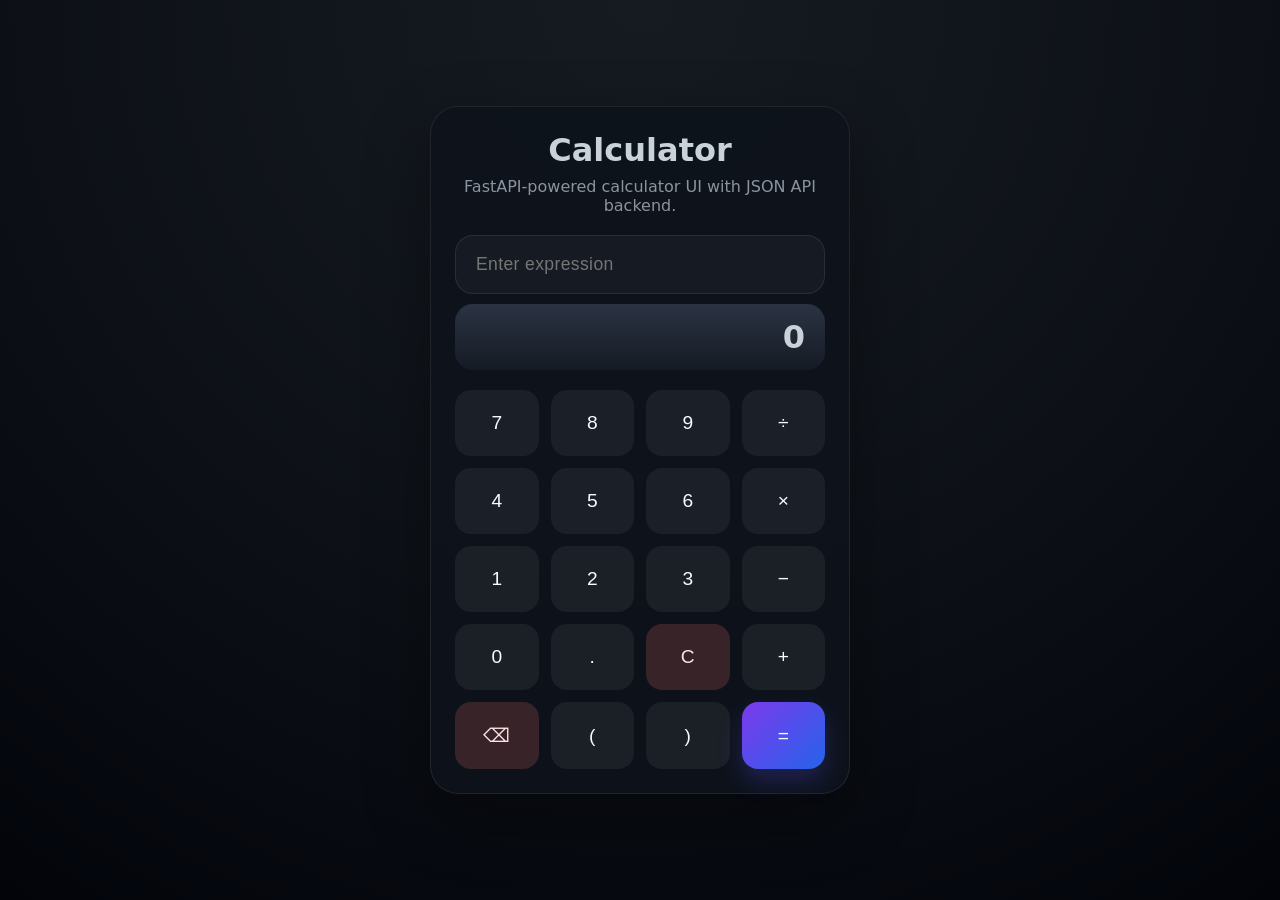
==== static/index.html @ ceb748a9 "Calculator app" ====
<!DOCTYPE html>
<html lang="en">
<head>
  <meta charset="UTF-8" />
  <meta name="viewport" content="width=device-width, initial-scale=1.0" />
  <title>FastAPI Calculator</title>
  <link rel="stylesheet" href="/static/css/style.css" />
</head>
<body>
  <main class="calculator-app">
    <header>
      <h1>Calculator</h1>
      <p>FastAPI-powered calculator UI with JSON API backend.</p>
    </header>

    <section class="display-panel">
      <input id="expression" type="text" placeholder="Enter expression" readonly />
      <div id="result" class="result">0</div>
    </section>

    <section class="button-grid" aria-label="Calculator keypad">
      <button data-value="7">7</button>
      <button data-value="8">8</button>
      <button data-value="9">9</button>
      <button data-value="/">÷</button>

      <button data-value="4">4</button>
      <button data-value="5">5</button>
      <button data-value="6">6</button>
      <button data-value="*">×</button>

      <button data-value="1">1</button>
      <button data-value="2">2</button>
      <button data-value="3">3</button>
      <button data-value="-">−</button>

      <button data-value="0">0</button>
      <button data-value=".">.</button>
      <button id="clear">C</button>
      <button data-value="+">+</button>

      <button id="backspace">⌫</button>
      <button data-value="(">(</button>
      <button data-value=")">)</button>
      <button id="equals">=</button>
    </section>
  </main>
  <script src="/static/js/app.js"></script>
</body>
</html>
---- static/css/style.css ----
:root {
  color-scheme: dark;
  font-family: Inter, system-ui, sans-serif;
  background: #0d1117;
  color: #c9d1d9;
}

* {
  box-sizing: border-box;
}

body {
  margin: 0;
  min-height: 100vh;
  display: grid;
  place-items: center;
  padding: 24px;
  background: radial-gradient(circle at top, #161b22 0%, #0d1117 55%, #02040a 100%);
}

.calculator-app {
  width: min(420px, 100%);
  border: 1px solid rgba(255, 255, 255, 0.08);
  border-radius: 28px;
  padding: 24px;
  background: rgba(14, 19, 28, 0.96);
  box-shadow: 0 24px 64px rgba(0, 0, 0, 0.35);
}

header {
  text-align: center;
  margin-bottom: 20px;
}

header h1 {
  margin: 0;
  font-size: 2rem;
}

header p {
  margin: 8px auto 0;
  color: #8b949e;
  max-width: 30rem;
}

.display-panel {
  display: grid;
  gap: 10px;
  margin-bottom: 20px;
}

#expression {
  width: 100%;
  padding: 18px 20px;
  background: rgba(255, 255, 255, 0.04);
  border: 1px solid rgba(148, 163, 184, 0.14);
  border-radius: 18px;
  color: #f0f6fc;
  font-size: 1.1rem;
  letter-spacing: 0.02em;
}

#result {
  min-height: 60px;
  display: grid;
  place-items: center end;
  padding: 14px 20px;
  border-radius: 18px;
  background: linear-gradient(180deg, rgba(48, 57, 74, 0.86), rgba(22, 27, 37, 0.95));
  font-size: 2rem;
  font-weight: 700;
  color: #c9d1d9;
}

.button-grid {
  display: grid;
  grid-template-columns: repeat(4, minmax(0, 1fr));
  gap: 12px;
}

.button-grid button {
  border: none;
  padding: 22px 0;
  border-radius: 16px;
  font-size: 1.2rem;
  cursor: pointer;
  color: #f8fafc;
  background: rgba(255, 255, 255, 0.06);
  transition: transform 0.15s ease, background 0.15s ease;
}

.button-grid button:hover {
  background: rgba(255, 255, 255, 0.11);
  transform: translateY(-1px);
}

.button-grid button:active {
  transform: translateY(0px);
}

#equals {
  grid-column: span 1;
  background: linear-gradient(135deg, #7c3aed, #2563eb);
  box-shadow: 0 12px 24px rgba(92, 85, 255, 0.24);
}

#clear,
#backspace {
  background: rgba(248, 113, 113, 0.18);
  color: #fee2e2;
}

@media (max-width: 460px) {
  body {
    padding: 16px;
  }

  .calculator-app {
    padding: 18px;
  }

  .button-grid button {
    padding: 20px 0;
  }
}
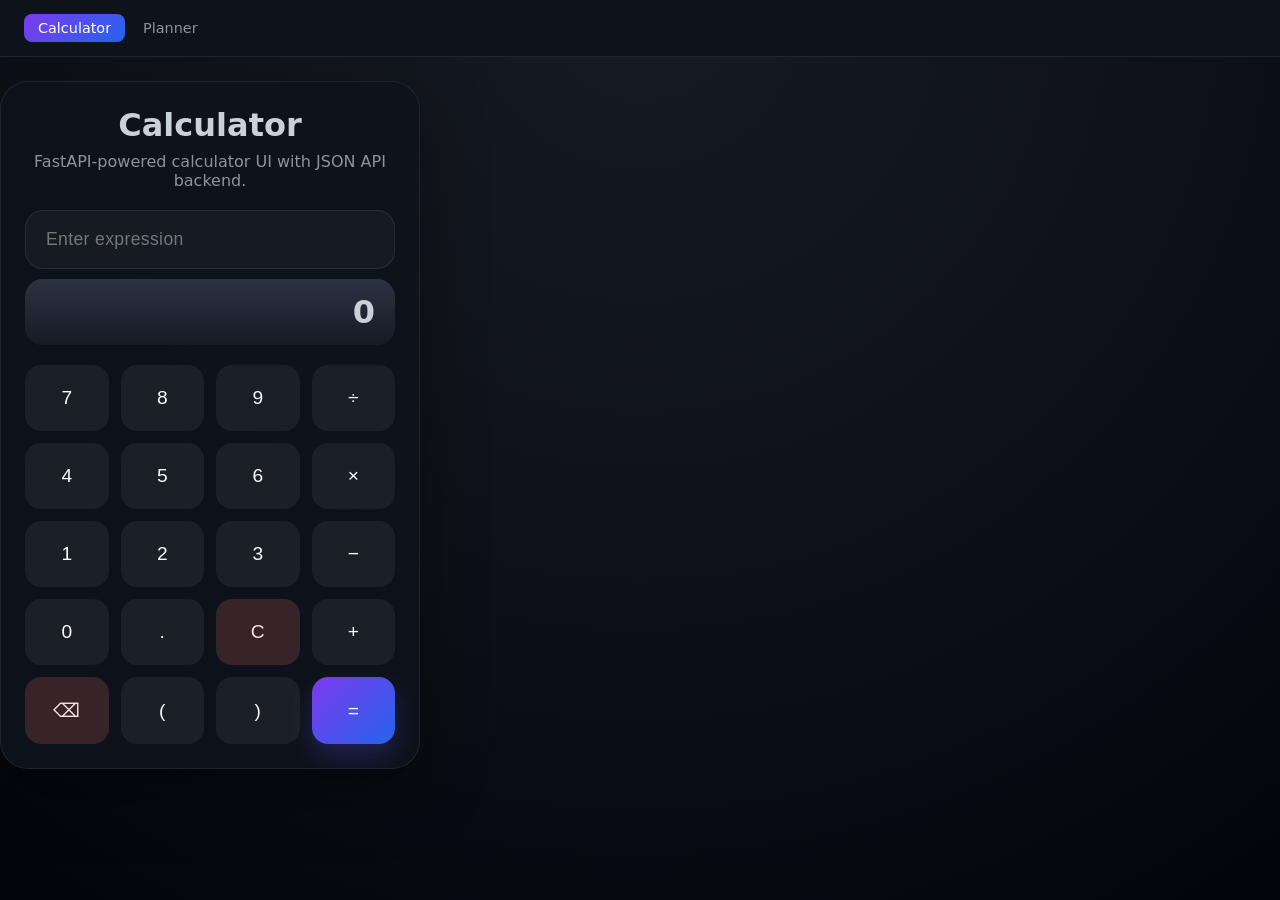
==== commit 551a0517: "Add availability timetable planner web app New page at /planner with three data tabs (Locations, Tas" ====
--- a/static/index.html
+++ b/static/index.html
@@ -5,9 +5,14 @@
   <meta name="viewport" content="width=device-width, initial-scale=1.0" />
   <title>FastAPI Calculator</title>
   <link rel="stylesheet" href="/static/css/style.css" />
+  <link rel="stylesheet" href="/static/css/planner.css" />
 </head>
 <body>
-  <main class="calculator-app">
+  <nav class="planner-nav" style="font-family:Inter,system-ui,sans-serif">
+    <a href="/" class="active">Calculator</a>
+    <a href="/planner">Planner</a>
+  </nav>
+  <main class="calculator-app" style="margin-top:24px">
     <header>
       <h1>Calculator</h1>
       <p>FastAPI-powered calculator UI with JSON API backend.</p>
--- a/static/css/planner.css
+++ b/static/css/planner.css
@@ -0,0 +1,432 @@
+/* ── Layout ────────────────────────────────────────────────────────────── */
+
+body {
+  display: block;
+  padding: 0;
+}
+
+.planner-nav {
+  display: flex;
+  gap: 4px;
+  padding: 14px 24px;
+  background: rgba(14, 19, 28, 0.96);
+  border-bottom: 1px solid rgba(255, 255, 255, 0.08);
+  position: sticky;
+  top: 0;
+  z-index: 10;
+}
+
+.planner-nav a {
+  color: #8b949e;
+  text-decoration: none;
+  font-size: 0.9rem;
+  font-weight: 500;
+  padding: 6px 14px;
+  border-radius: 8px;
+  transition: background 0.15s, color 0.15s;
+}
+
+.planner-nav a:hover {
+  background: rgba(255, 255, 255, 0.07);
+  color: #c9d1d9;
+}
+
+.planner-nav a.active {
+  background: linear-gradient(135deg, #7c3aed, #2563eb);
+  color: #fff;
+}
+
+.planner-app {
+  max-width: 960px;
+  margin: 0 auto;
+  padding: 24px;
+}
+
+/* ── Tab bar ───────────────────────────────────────────────────────────── */
+
+.tab-bar {
+  display: flex;
+  gap: 4px;
+  margin-bottom: 24px;
+  border-bottom: 1px solid rgba(255, 255, 255, 0.08);
+  padding-bottom: 0;
+  flex-wrap: wrap;
+}
+
+.tab-bar button {
+  background: none;
+  border: none;
+  border-bottom: 2px solid transparent;
+  color: #8b949e;
+  font-size: 0.95rem;
+  font-weight: 500;
+  padding: 10px 18px;
+  cursor: pointer;
+  transition: color 0.15s, border-color 0.15s;
+  margin-bottom: -1px;
+}
+
+.tab-bar button:hover {
+  color: #c9d1d9;
+}
+
+.tab-bar button.active {
+  color: #f0f6fc;
+  border-bottom-color: #7c3aed;
+}
+
+.tab-panel {
+  display: none;
+}
+
+.tab-panel.active {
+  display: block;
+}
+
+/* ── Add form ──────────────────────────────────────────────────────────── */
+
+.add-form {
+  display: flex;
+  flex-wrap: wrap;
+  gap: 10px;
+  align-items: flex-end;
+  margin-bottom: 24px;
+  padding: 16px;
+  background: rgba(255, 255, 255, 0.03);
+  border: 1px solid rgba(255, 255, 255, 0.07);
+  border-radius: 14px;
+}
+
+.add-form .field {
+  display: flex;
+  flex-direction: column;
+  gap: 4px;
+  flex: 1;
+  min-width: 120px;
+}
+
+.add-form label {
+  font-size: 0.75rem;
+  color: #8b949e;
+  text-transform: uppercase;
+  letter-spacing: 0.05em;
+}
+
+.add-form input,
+.add-form textarea,
+.add-form select {
+  background: rgba(255, 255, 255, 0.05);
+  border: 1px solid rgba(148, 163, 184, 0.18);
+  border-radius: 8px;
+  color: #f0f6fc;
+  font-size: 0.9rem;
+  padding: 8px 10px;
+  font-family: inherit;
+  transition: border-color 0.15s;
+}
+
+.add-form input:focus,
+.add-form textarea:focus,
+.add-form select:focus {
+  outline: none;
+  border-color: #7c3aed;
+}
+
+/* ── Buttons ───────────────────────────────────────────────────────────── */
+
+.btn-primary {
+  background: linear-gradient(135deg, #7c3aed, #2563eb);
+  border: none;
+  border-radius: 10px;
+  color: #fff;
+  cursor: pointer;
+  font-size: 0.9rem;
+  font-weight: 600;
+  padding: 9px 20px;
+  transition: opacity 0.15s, transform 0.1s;
+  white-space: nowrap;
+}
+
+.btn-primary:hover { opacity: 0.9; transform: translateY(-1px); }
+.btn-primary:active { transform: translateY(0); }
+
+.btn-danger {
+  background: rgba(248, 113, 113, 0.18);
+  border: 1px solid rgba(248, 113, 113, 0.25);
+  border-radius: 10px;
+  color: #fee2e2;
+  cursor: pointer;
+  font-size: 0.9rem;
+  font-weight: 500;
+  padding: 9px 20px;
+  transition: background 0.15s;
+  white-space: nowrap;
+}
+
+.btn-danger:hover { background: rgba(248, 113, 113, 0.28); }
+
+.btn-icon {
+  background: none;
+  border: none;
+  color: #8b949e;
+  cursor: pointer;
+  font-size: 1rem;
+  padding: 4px 7px;
+  border-radius: 6px;
+  transition: background 0.15s, color 0.15s;
+}
+
+.btn-icon:hover { background: rgba(255,255,255,0.08); color: #c9d1d9; }
+.btn-icon.delete:hover { background: rgba(248,113,113,0.18); color: #fee2e2; }
+.btn-icon.save { color: #4ade80; }
+.btn-icon.save:hover { background: rgba(74,222,128,0.12); }
+.btn-icon.cancel { color: #f87171; }
+
+/* ── Entity cards ──────────────────────────────────────────────────────── */
+
+.card-list {
+  display: flex;
+  flex-direction: column;
+  gap: 10px;
+}
+
+.entity-card {
+  background: rgba(14, 19, 28, 0.96);
+  border: 1px solid rgba(255, 255, 255, 0.08);
+  border-radius: 14px;
+  padding: 14px 16px;
+}
+
+.card-header {
+  display: flex;
+  align-items: center;
+  gap: 8px;
+}
+
+.card-header .card-name {
+  font-weight: 600;
+  color: #f0f6fc;
+  flex: 1;
+}
+
+.card-meta {
+  font-size: 0.82rem;
+  color: #8b949e;
+  margin-top: 4px;
+  display: flex;
+  gap: 14px;
+  flex-wrap: wrap;
+}
+
+.card-edit-row {
+  display: flex;
+  flex-wrap: wrap;
+  gap: 8px;
+  margin-top: 10px;
+  align-items: flex-end;
+}
+
+.card-edit-row input,
+.card-edit-row select {
+  background: rgba(255, 255, 255, 0.06);
+  border: 1px solid rgba(148, 163, 184, 0.18);
+  border-radius: 7px;
+  color: #f0f6fc;
+  font-size: 0.88rem;
+  padding: 6px 9px;
+  font-family: inherit;
+  flex: 1;
+  min-width: 90px;
+}
+
+.card-edit-row input:focus,
+.card-edit-row select:focus {
+  outline: none;
+  border-color: #7c3aed;
+}
+
+/* ── Availability slots ────────────────────────────────────────────────── */
+
+.slots-section {
+  margin-top: 12px;
+  border-top: 1px solid rgba(255,255,255,0.06);
+  padding-top: 10px;
+}
+
+.slots-toggle {
+  background: none;
+  border: none;
+  color: #8b949e;
+  cursor: pointer;
+  font-size: 0.82rem;
+  padding: 0;
+  display: flex;
+  align-items: center;
+  gap: 5px;
+  transition: color 0.15s;
+}
+
+.slots-toggle:hover { color: #c9d1d9; }
+
+.slots-body {
+  display: none;
+  margin-top: 10px;
+}
+
+.slots-body.open { display: block; }
+
+.slot-add-form {
+  display: flex;
+  flex-wrap: wrap;
+  gap: 8px;
+  align-items: flex-end;
+  margin-bottom: 10px;
+}
+
+.slot-add-form input {
+  background: rgba(255,255,255,0.05);
+  border: 1px solid rgba(148,163,184,0.18);
+  border-radius: 7px;
+  color: #f0f6fc;
+  font-size: 0.85rem;
+  padding: 6px 9px;
+  font-family: inherit;
+}
+
+.slot-list {
+  display: flex;
+  flex-direction: column;
+  gap: 5px;
+}
+
+.slot-row {
+  display: flex;
+  align-items: center;
+  gap: 8px;
+  font-size: 0.83rem;
+  color: #8b949e;
+}
+
+.slot-row .slot-text { flex: 1; }
+
+/* ── Timetable ─────────────────────────────────────────────────────────── */
+
+.timetable-toolbar {
+  display: flex;
+  gap: 10px;
+  margin-bottom: 20px;
+  flex-wrap: wrap;
+  align-items: center;
+}
+
+.timetable-toolbar .spacer { flex: 1; }
+
+.timetable-wrap {
+  overflow-x: auto;
+}
+
+.timetable-table {
+  width: 100%;
+  border-collapse: collapse;
+  font-size: 0.88rem;
+}
+
+.timetable-table th {
+  text-align: left;
+  padding: 10px 12px;
+  color: #8b949e;
+  font-weight: 500;
+  font-size: 0.78rem;
+  text-transform: uppercase;
+  letter-spacing: 0.05em;
+  border-bottom: 1px solid rgba(255,255,255,0.08);
+}
+
+.timetable-table td {
+  padding: 10px 12px;
+  border-bottom: 1px solid rgba(255,255,255,0.05);
+  color: #c9d1d9;
+  vertical-align: middle;
+}
+
+.timetable-table tr:hover td {
+  background: rgba(255,255,255,0.025);
+}
+
+.timetable-table tr.row-manual td:first-child {
+  border-left: 2px solid #7c3aed;
+  padding-left: 10px;
+}
+
+.timetable-table td input,
+.timetable-table td select {
+  background: rgba(255,255,255,0.06);
+  border: 1px solid rgba(148,163,184,0.2);
+  border-radius: 6px;
+  color: #f0f6fc;
+  font-size: 0.86rem;
+  padding: 4px 7px;
+  font-family: inherit;
+  width: 100%;
+  min-width: 80px;
+}
+
+.timetable-table td input:focus,
+.timetable-table td select:focus {
+  outline: none;
+  border-color: #7c3aed;
+}
+
+.empty-state {
+  text-align: center;
+  padding: 48px 24px;
+  color: #8b949e;
+  font-size: 0.92rem;
+  line-height: 1.7;
+}
+
+.empty-state strong {
+  display: block;
+  font-size: 1.05rem;
+  color: #c9d1d9;
+  margin-bottom: 6px;
+}
+
+.badge-manual {
+  font-size: 0.7rem;
+  background: rgba(124,58,237,0.2);
+  color: #a78bfa;
+  border-radius: 4px;
+  padding: 1px 5px;
+  margin-left: 4px;
+  vertical-align: middle;
+}
+
+/* ── Error toast ───────────────────────────────────────────────────────── */
+
+#toast {
+  position: fixed;
+  bottom: 24px;
+  left: 50%;
+  transform: translateX(-50%) translateY(60px);
+  background: rgba(248,113,113,0.9);
+  color: #fff;
+  padding: 10px 20px;
+  border-radius: 10px;
+  font-size: 0.88rem;
+  pointer-events: none;
+  transition: transform 0.25s ease, opacity 0.25s;
+  opacity: 0;
+  z-index: 100;
+}
+
+#toast.show {
+  transform: translateX(-50%) translateY(0);
+  opacity: 1;
+}
+
+@media (max-width: 600px) {
+  .planner-app { padding: 14px; }
+  .add-form { padding: 12px; }
+  .timetable-toolbar { gap: 8px; }
+}
